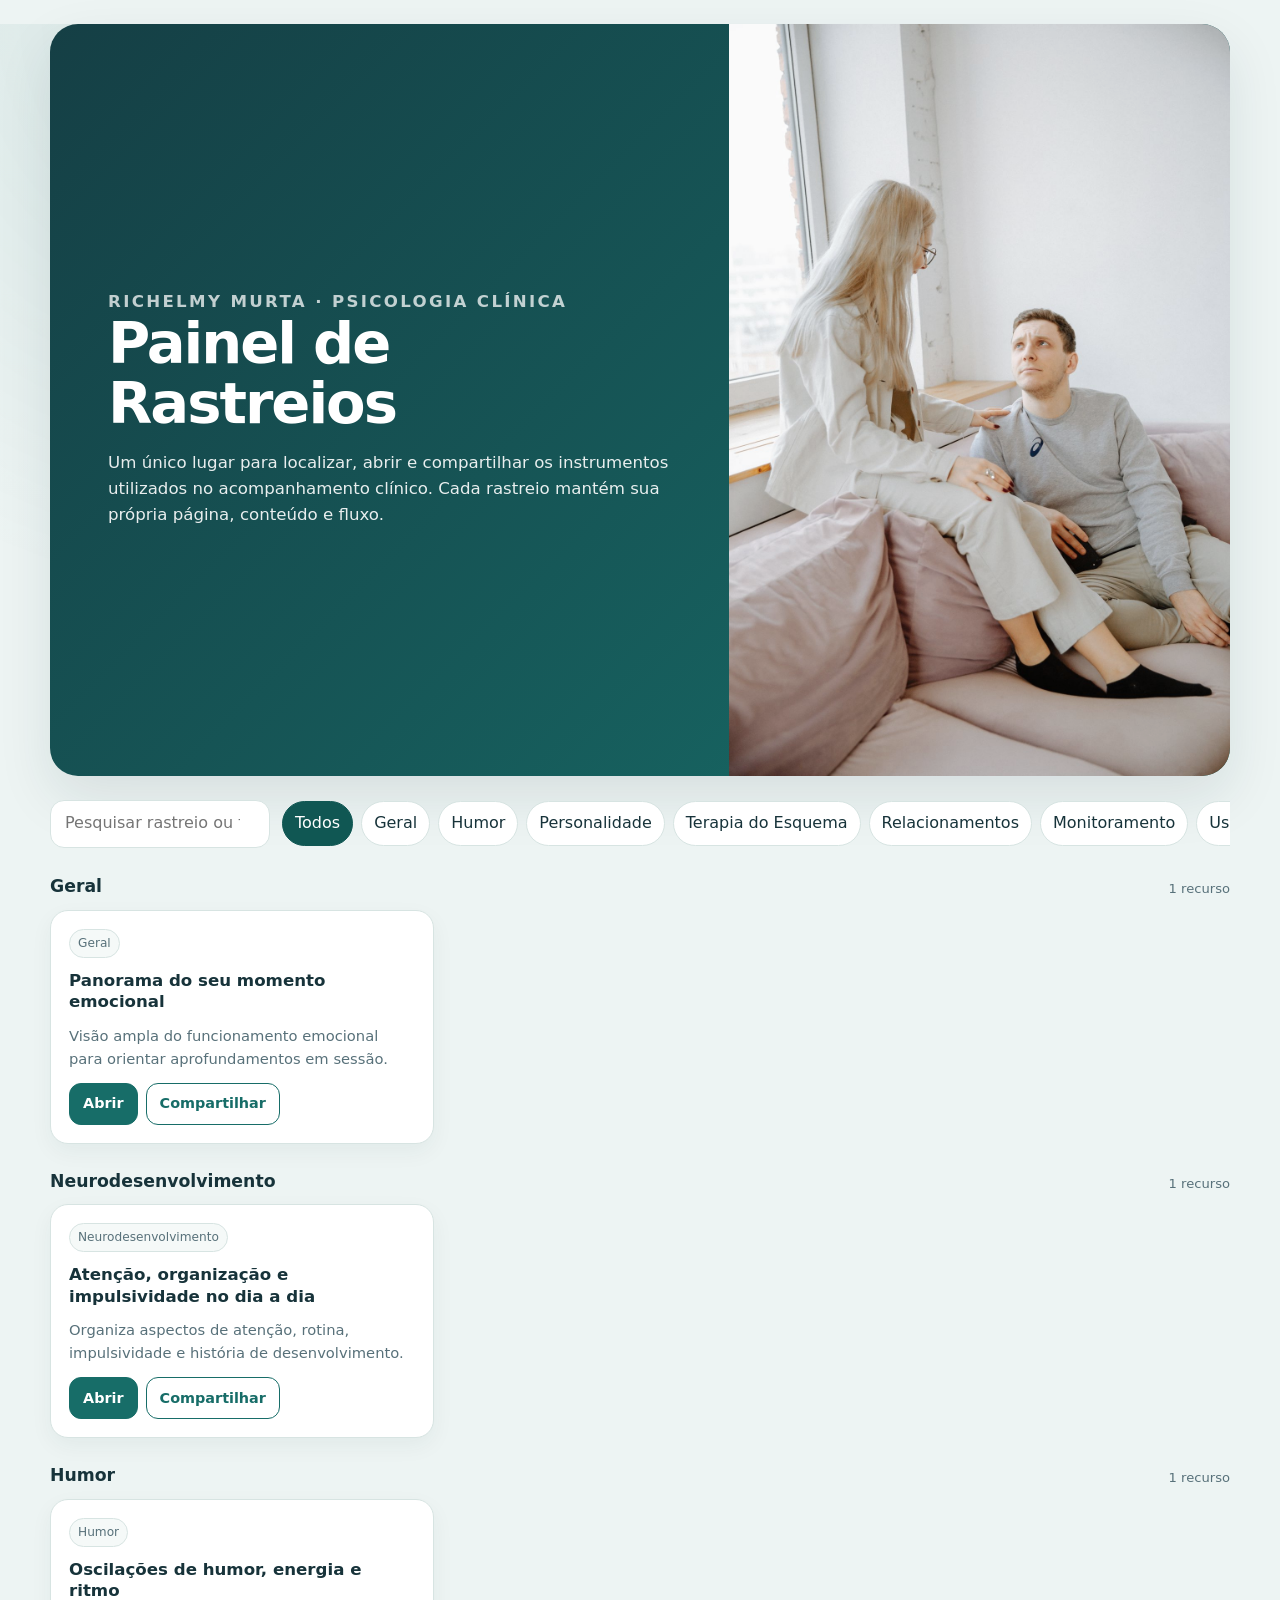
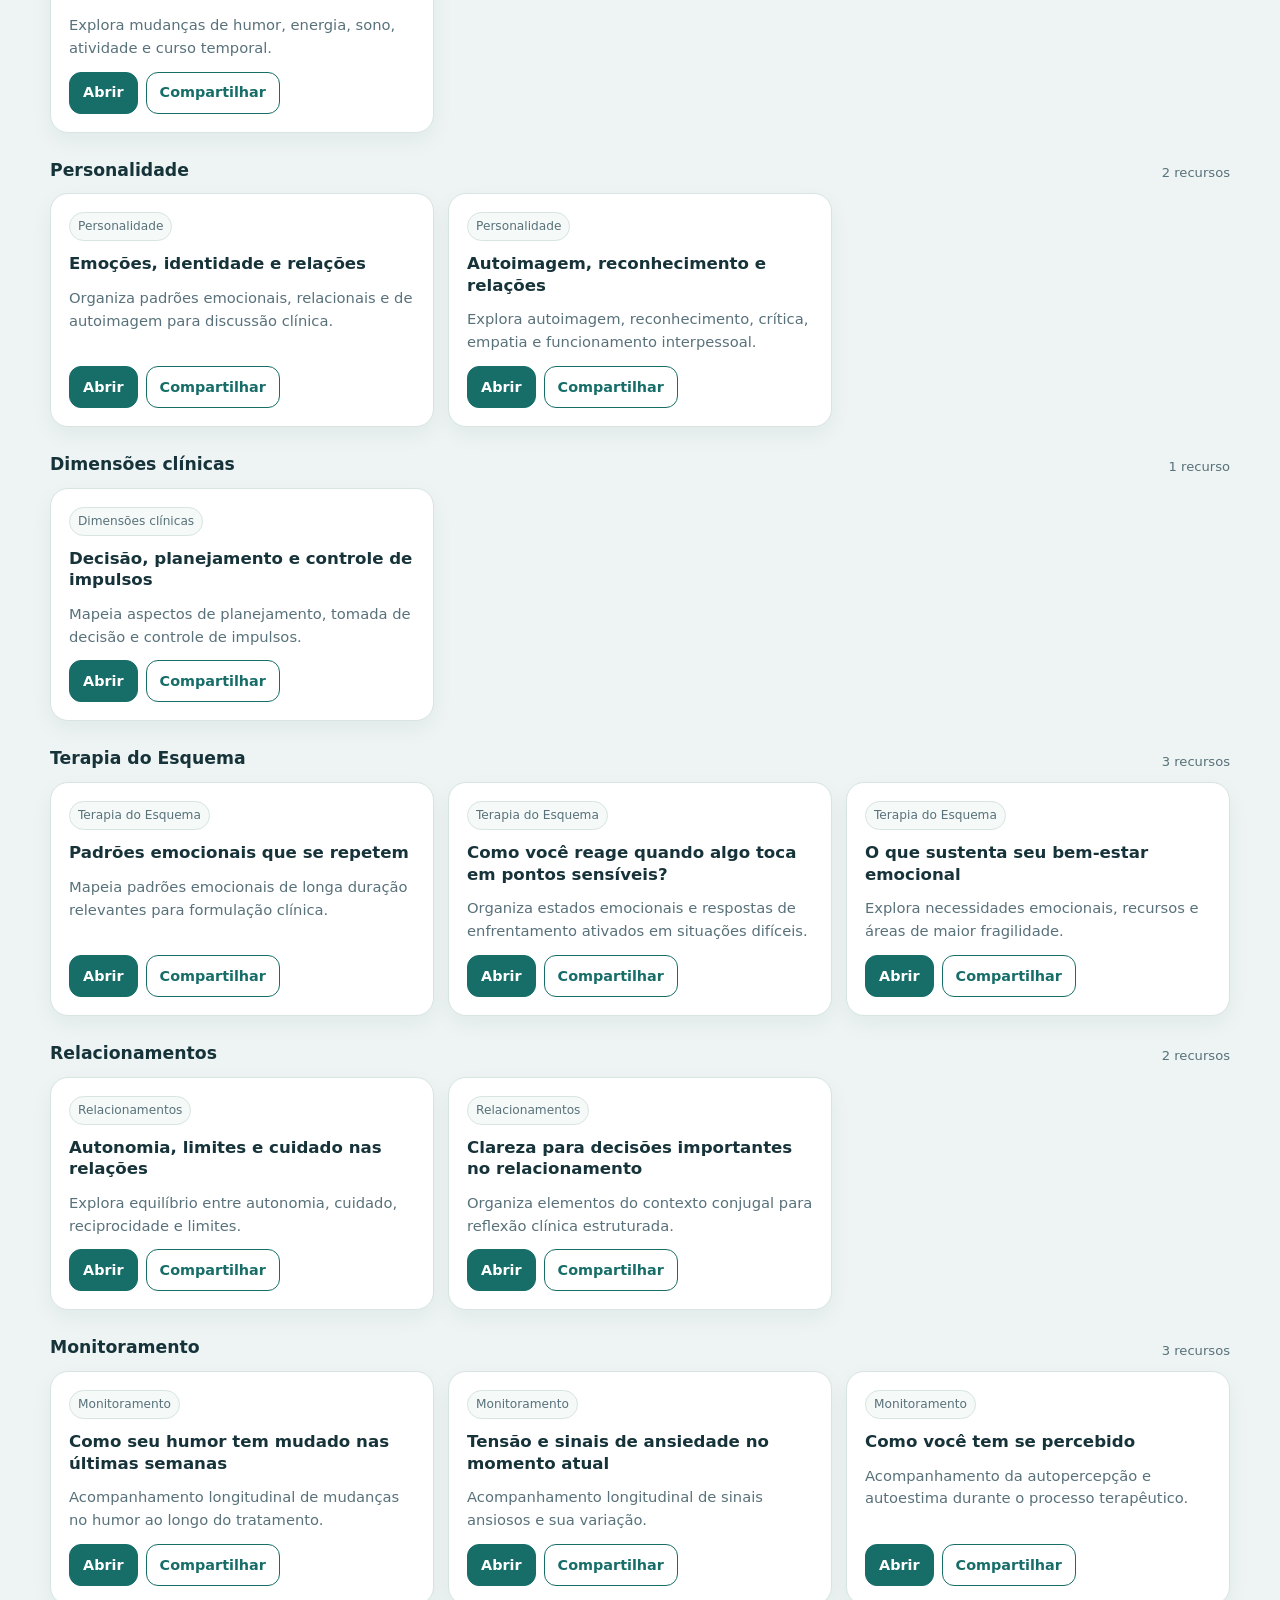
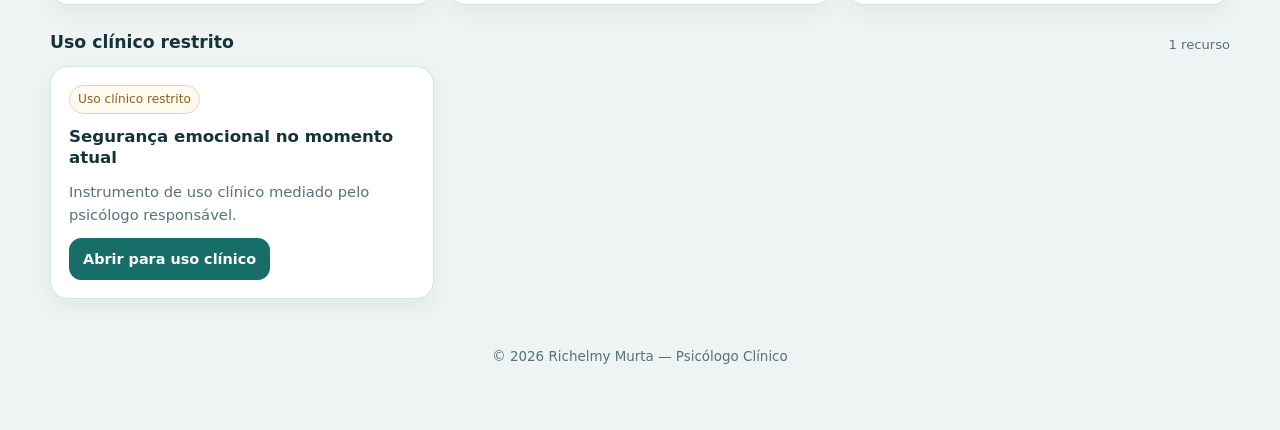
==== painel-rastreios/index.html @ 99aeced2 "Cria Painel de Rastreios independente da Plataforma Clínica" ====
<!doctype html>
<html lang="pt-BR">
<head>
  <meta charset="utf-8">
  <meta name="viewport" content="width=device-width,initial-scale=1,viewport-fit=cover">
  <meta name="robots" content="noindex,nofollow">
  <meta name="theme-color" content="#176d68">
  <meta name="description" content="Painel profissional para acesso aos rastreios e monitoramentos clínicos de Richelmy Murta.">
  <title>Painel de Rastreios — Richelmy Murta</title>
  <style>
    :root{--ink:#17333a;--muted:#58717a;--canvas:#edf4f3;--surface:#fff;--soft:#f5f9f8;--line:#d7e4e2;--primary:#176d68;--strong:#105753;--accent:#b8894d;--warn:#8a6324;--radius:18px;--shadow:0 22px 54px rgba(23,51,58,.10);--font:Inter,ui-sans-serif,system-ui,-apple-system,BlinkMacSystemFont,"Segoe UI",sans-serif}
    *{box-sizing:border-box}html{background:var(--canvas)}body{margin:0;color:var(--ink);font-family:var(--font);background:radial-gradient(circle at 18% 0,rgba(23,109,104,.10),transparent 36rem),var(--canvas);line-height:1.55;-webkit-font-smoothing:antialiased}
    a{color:inherit}.wrap{width:min(calc(100% - 28px),1180px);margin:24px auto 44px}.hero{display:grid;grid-template-columns:minmax(0,1.15fr) minmax(300px,.85fr);min-height:320px;overflow:hidden;border-radius:28px;background:linear-gradient(135deg,#153f45,#176d68);color:#fff;box-shadow:var(--shadow)}.hero-copy{padding:clamp(30px,5vw,58px);display:flex;flex-direction:column;justify-content:center}.eyebrow{margin:0 0 9px;font-size:.76rem;font-weight:800;letter-spacing:.14em;text-transform:uppercase;opacity:.82}.hero h1{margin:0;font-size:clamp(2.1rem,5vw,3.6rem);line-height:1.04;letter-spacing:-.035em}.hero p{max-width:62ch;margin:16px 0 0;color:rgba(255,255,255,.9);font-size:1.04rem}.hero img{width:100%;height:100%;min-height:280px;object-fit:cover;filter:saturate(.82) contrast(.98)}
    .toolbar{display:grid;grid-template-columns:minmax(220px,1fr) auto;gap:12px;align-items:center;margin:22px 0 18px}.search{width:100%;min-height:48px;border:1px solid var(--line);border-radius:14px;background:var(--surface);padding:0 14px;font:inherit;color:var(--ink)}.filters{display:flex;gap:8px;overflow-x:auto;padding:3px 0}.filter{white-space:nowrap;min-height:42px;padding:9px 12px;border:1px solid var(--line);border-radius:999px;background:var(--surface);color:var(--ink);font:inherit;cursor:pointer}.filter[aria-pressed="true"]{background:var(--strong);color:#fff;border-color:var(--strong)}
    .section{margin-top:24px}.section-head{display:flex;justify-content:space-between;gap:12px;align-items:end;margin-bottom:10px}.section-head h2{margin:0;font-size:1.08rem}.section-head span{font-size:.82rem;color:var(--muted)}.grid{display:grid;grid-template-columns:repeat(3,minmax(0,1fr));gap:14px}.card{display:flex;flex-direction:column;gap:12px;padding:18px;border:1px solid var(--line);border-radius:var(--radius);background:var(--surface);box-shadow:0 8px 22px rgba(23,51,58,.05)}.card h3{margin:0;font-size:1.04rem;line-height:1.3}.card p{margin:0;color:var(--muted);font-size:.92rem}.chip{align-self:flex-start;display:inline-flex;min-height:26px;align-items:center;padding:4px 8px;border:1px solid var(--line);border-radius:999px;background:var(--soft);color:var(--muted);font-size:.76rem}.chip.restricted{color:var(--warn);border-color:#e2d4bb;background:#fffaf0}.actions{display:flex;gap:8px;flex-wrap:wrap;margin-top:auto}.btn{display:inline-flex;align-items:center;justify-content:center;min-height:42px;padding:9px 13px;border:1px solid var(--primary);border-radius:12px;background:var(--primary);color:#fff;text-decoration:none;font:700 .9rem/1 var(--font);cursor:pointer}.btn.secondary{background:#fff;color:var(--primary)}.empty{padding:28px;text-align:center;border:1px dashed var(--line);border-radius:16px;color:var(--muted);background:var(--soft)}footer{margin-top:30px;padding:18px 0;color:var(--muted);font-size:.84rem;text-align:center}
    :focus-visible{outline:3px solid rgba(23,109,104,.28);outline-offset:2px}@media(max-width:920px){.hero{grid-template-columns:1fr}.hero img{order:-1;max-height:240px}.grid{grid-template-columns:repeat(2,minmax(0,1fr))}.toolbar{grid-template-columns:1fr}}@media(max-width:620px){.wrap{width:min(calc(100% - 16px),1180px);margin-top:8px}.hero{border-radius:20px}.hero-copy{padding:26px 22px 30px}.hero h1{font-size:2.15rem}.grid{grid-template-columns:1fr}.actions{display:grid;grid-template-columns:1fr 1fr}.btn{width:100%}}@media(prefers-reduced-motion:reduce){*{scroll-behavior:auto!important;transition:none!important;animation:none!important}}
  </style>
</head>
<body>
<main class="wrap">
  <section class="hero">
    <div class="hero-copy"><p class="eyebrow">Richelmy Murta · Psicologia Clínica</p><h1>Painel de Rastreios</h1><p>Um único lugar para localizar, abrir e compartilhar os instrumentos utilizados no acompanhamento clínico. Cada rastreio mantém sua própria página, conteúdo e fluxo.</p></div>
    <img src="../assets/dependencia-codependencia-casal-v2.jpg" alt="Imagem abstrata de vínculo e cuidado entre duas pessoas">
  </section>
  <section class="toolbar" aria-label="Localizar rastreios">
    <input id="search" class="search" type="search" placeholder="Pesquisar rastreio ou finalidade" autocomplete="off" aria-label="Pesquisar rastreios">
    <div class="filters" role="group" aria-label="Filtrar por área"><button class="filter" data-filter="Todos" aria-pressed="true">Todos</button><button class="filter" data-filter="Geral">Geral</button><button class="filter" data-filter="Humor">Humor</button><button class="filter" data-filter="Personalidade">Personalidade</button><button class="filter" data-filter="Terapia do Esquema">Terapia do Esquema</button><button class="filter" data-filter="Relacionamentos">Relacionamentos</button><button class="filter" data-filter="Monitoramento">Monitoramento</button><button class="filter" data-filter="Uso clínico restrito">Uso clínico restrito</button></div>
  </section>
  <div id="catalog"></div><div id="empty" class="empty" hidden>Nenhum rastreio corresponde ao filtro atual.</div>
  <footer>© 2026 Richelmy Murta — Psicólogo Clínico</footer>
</main>
<script>
const ITEMS=[
 {group:'Geral',name:'Panorama do seu momento emocional',desc:'Visão ampla do funcionamento emocional para orientar aprofundamentos em sessão.',url:'https://ricmurtapsicologia.github.io/Rastreioclinico/'},
 {group:'Neurodesenvolvimento',name:'Atenção, organização e impulsividade no dia a dia',desc:'Organiza aspectos de atenção, rotina, impulsividade e história de desenvolvimento.',url:'https://ricmurtapsicologia.github.io/rastreioTDAH/'},
 {group:'Humor',name:'Oscilações de humor, energia e ritmo',desc:'Explora mudanças de humor, energia, sono, atividade e curso temporal.',url:'https://ricmurtapsicologia.github.io/tab-bateria-integrada/'},
 {group:'Personalidade',name:'Emoções, identidade e relações',desc:'Organiza padrões emocionais, relacionais e de autoimagem para discussão clínica.',url:'https://ricmurtapsicologia.github.io/Inventario-de-Tracos-Borderline/'},
 {group:'Personalidade',name:'Autoimagem, reconhecimento e relações',desc:'Explora autoimagem, reconhecimento, crítica, empatia e funcionamento interpessoal.',url:'https://ricmurtapsicologia.github.io/bateria.narcisismo/'},
 {group:'Dimensões clínicas',name:'Decisão, planejamento e controle de impulsos',desc:'Mapeia aspectos de planejamento, tomada de decisão e controle de impulsos.',url:'https://ricmurtapsicologia.github.io/Rastreio-de-Impulsividade/'},
 {group:'Terapia do Esquema',name:'Padrões emocionais que se repetem',desc:'Mapeia padrões emocionais de longa duração relevantes para formulação clínica.',url:'https://ricmurtapsicologia.github.io/rastreio.de.esquemas/'},
 {group:'Terapia do Esquema',name:'Como você reage quando algo toca em pontos sensíveis?',desc:'Organiza estados emocionais e respostas de enfrentamento ativados em situações difíceis.',url:'https://ricmurtapsicologia.github.io/rastreiomodosesquematicos/'},
 {group:'Terapia do Esquema',name:'O que sustenta seu bem-estar emocional',desc:'Explora necessidades emocionais, recursos e áreas de maior fragilidade.',url:'https://ricmurtapsicologia.github.io/Escala-de-Necessidades-Emocionais/'},
 {group:'Relacionamentos',name:'Autonomia, limites e cuidado nas relações',desc:'Explora equilíbrio entre autonomia, cuidado, reciprocidade e limites.',url:'https://ricmurtapsicologia.github.io/Escala-de-Co-Depenpencia-Emocional/'},
 {group:'Relacionamentos',name:'Clareza para decisões importantes no relacionamento',desc:'Organiza elementos do contexto conjugal para reflexão clínica estruturada.',url:'https://ricmurtapsicologia.github.io/ICAPS/'},
 {group:'Monitoramento',name:'Como seu humor tem mudado nas últimas semanas',desc:'Acompanhamento longitudinal de mudanças no humor ao longo do tratamento.',url:'https://ricmurtapsicologia.github.io/Inicio-de-Jornada-Terapeutica/monitoramento.html?instrument=humor'},
 {group:'Monitoramento',name:'Tensão e sinais de ansiedade no momento atual',desc:'Acompanhamento longitudinal de sinais ansiosos e sua variação.',url:'https://ricmurtapsicologia.github.io/Inicio-de-Jornada-Terapeutica/monitoramento.html?instrument=ansiedade'},
 {group:'Monitoramento',name:'Como você tem se percebido',desc:'Acompanhamento da autopercepção e autoestima durante o processo terapêutico.',url:'https://ricmurtapsicologia.github.io/Inicio-de-Jornada-Terapeutica/monitoramento.html?instrument=autoestima'},
 {group:'Uso clínico restrito',name:'Segurança emocional no momento atual',desc:'Instrumento de uso clínico mediado pelo psicólogo responsável.',url:'https://ricmurtapsicologia.github.io/TriagemRiscoSuicidio/',restricted:true}
];
const ORDER=['Geral','Neurodesenvolvimento','Humor','Personalidade','Dimensões clínicas','Terapia do Esquema','Relacionamentos','Monitoramento','Uso clínico restrito'];
let active='Todos',term='';const esc=s=>String(s).replace(/[&<>"']/g,c=>({'&':'&amp;','<':'&lt;','>':'&gt;','"':'&quot;',"'":'&#39;'}[c]));const norm=s=>String(s).normalize('NFD').replace(/[\u0300-\u036f]/g,'').toLowerCase();
function card(x){return `<article class="card" data-search="${esc(norm(x.name+' '+x.desc+' '+x.group))}"><span class="chip ${x.restricted?'restricted':''}">${esc(x.group)}</span><h3>${esc(x.name)}</h3><p>${esc(x.desc)}</p><div class="actions"><a class="btn" href="${esc(x.url)}" target="_blank" rel="noopener noreferrer">${x.restricted?'Abrir para uso clínico':'Abrir'}</a>${x.restricted?'':`<button class="btn secondary" type="button" data-share="${esc(x.url)}" data-name="${esc(x.name)}">Compartilhar</button>`}</div></article>`}
function render(){const q=norm(term.trim());let total=0;const html=ORDER.map(group=>{const list=ITEMS.filter(x=>(active==='Todos'||x.group===active)&&x.group===group&&(!q||norm(x.name+' '+x.desc+' '+x.group).includes(q)));if(!list.length)return'';total+=list.length;return `<section class="section"><div class="section-head"><h2>${esc(group)}</h2><span>${list.length} ${list.length===1?'recurso':'recursos'}</span></div><div class="grid">${list.map(card).join('')}</div></section>`}).join('');document.getElementById('catalog').innerHTML=html;document.getElementById('empty').hidden=total>0}
document.getElementById('search').addEventListener('input',e=>{term=e.target.value;render()});document.addEventListener('click',async e=>{const f=e.target.closest('[data-filter]');if(f){active=f.dataset.filter;document.querySelectorAll('[data-filter]').forEach(b=>b.setAttribute('aria-pressed',String(b===f)));render();return}const b=e.target.closest('[data-share]');if(!b)return;const data={title:b.dataset.name,text:`${b.dataset.name} — acesso ao rastreio`,url:b.dataset.share};if(navigator.share){try{await navigator.share(data);return}catch(err){if(err?.name==='AbortError')return}}try{await navigator.clipboard.writeText(data.url);b.textContent='Link copiado';setTimeout(()=>b.textContent='Compartilhar',1800)}catch{prompt('Copie o link:',data.url)}});render();
</script>
</body>
</html>
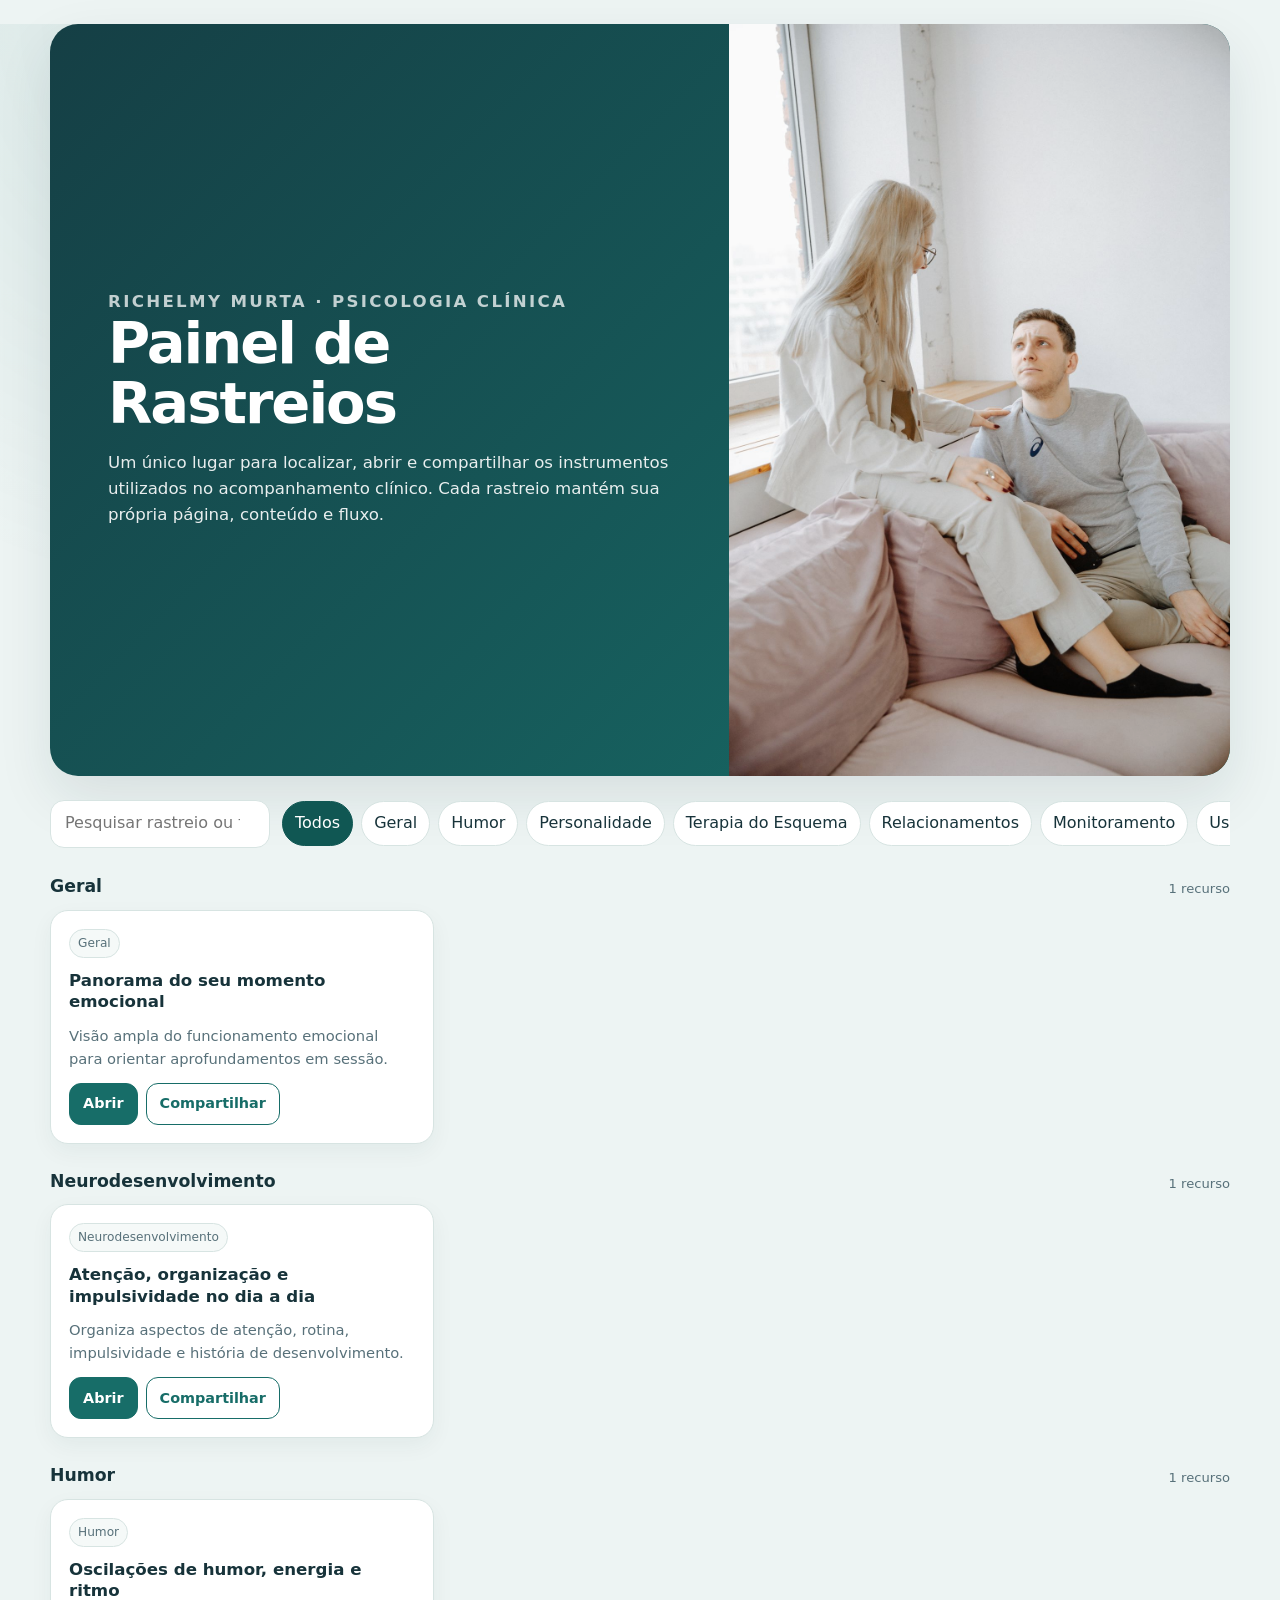
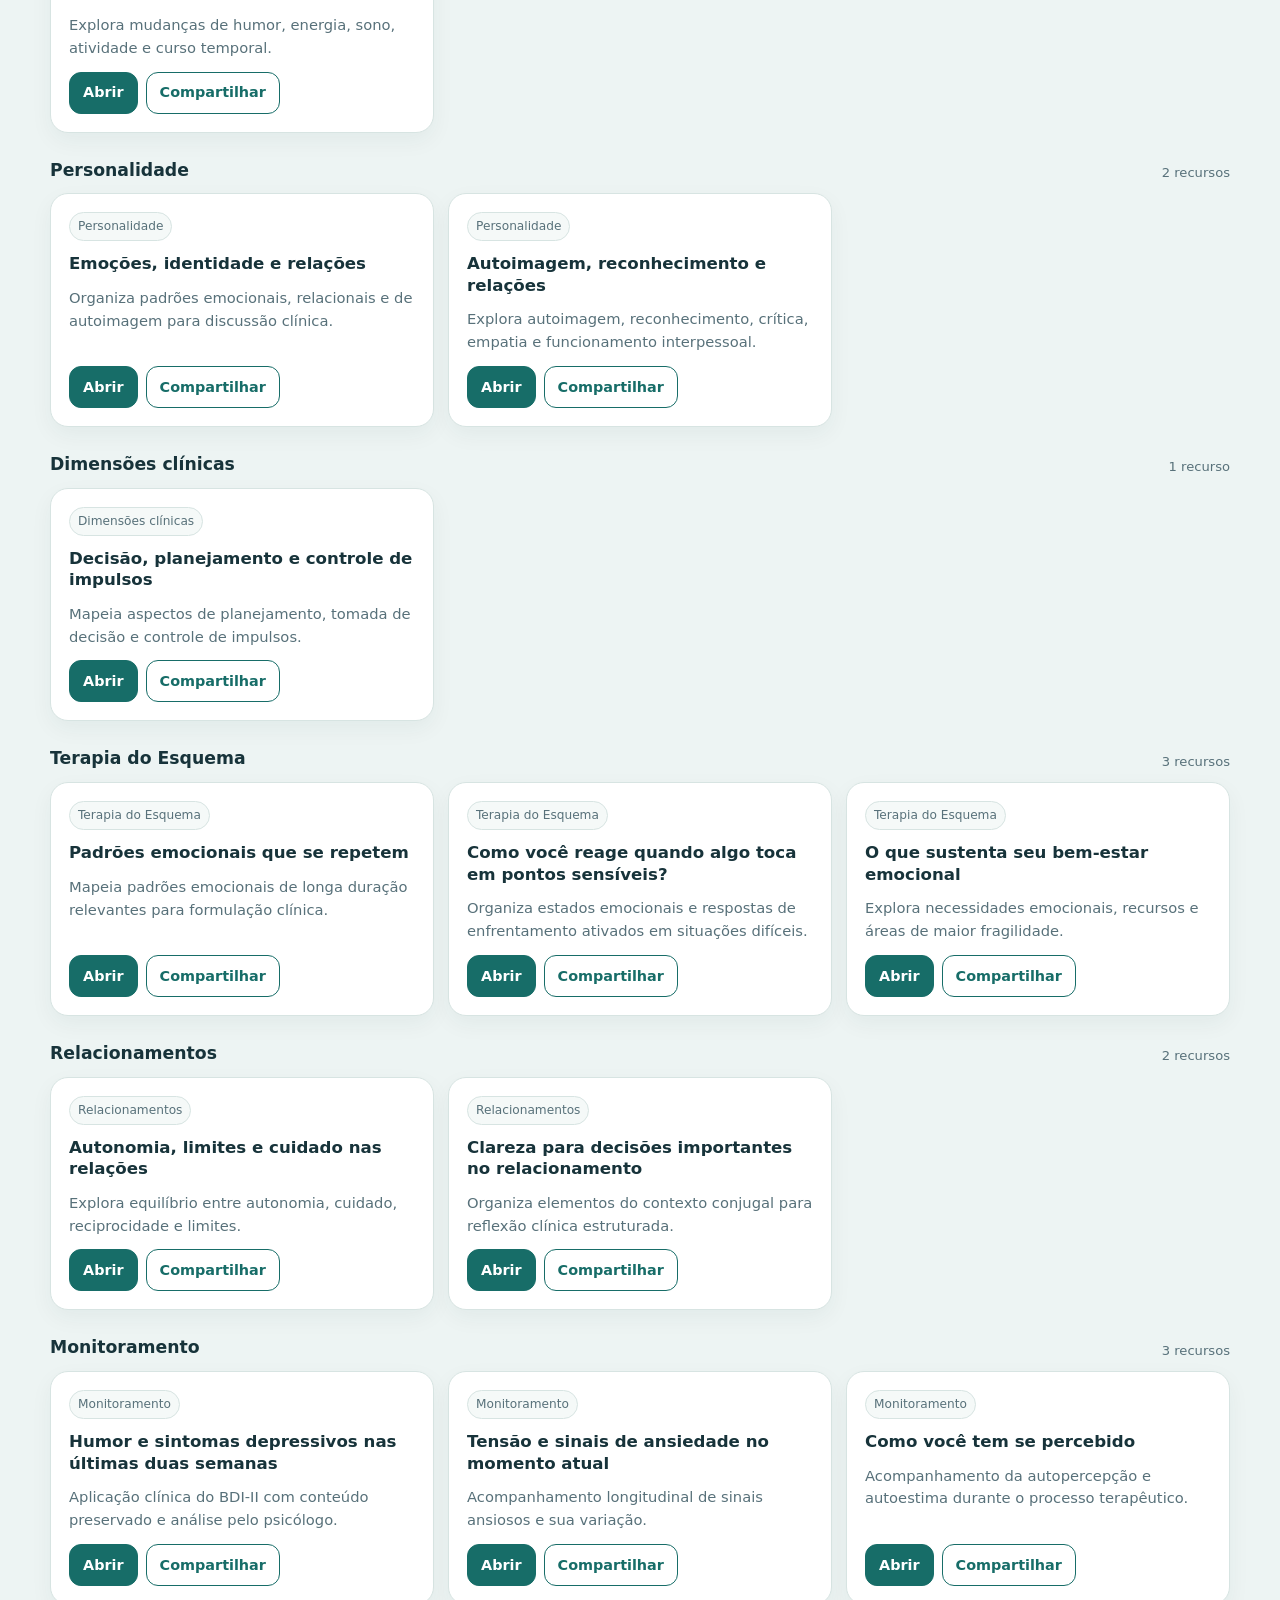
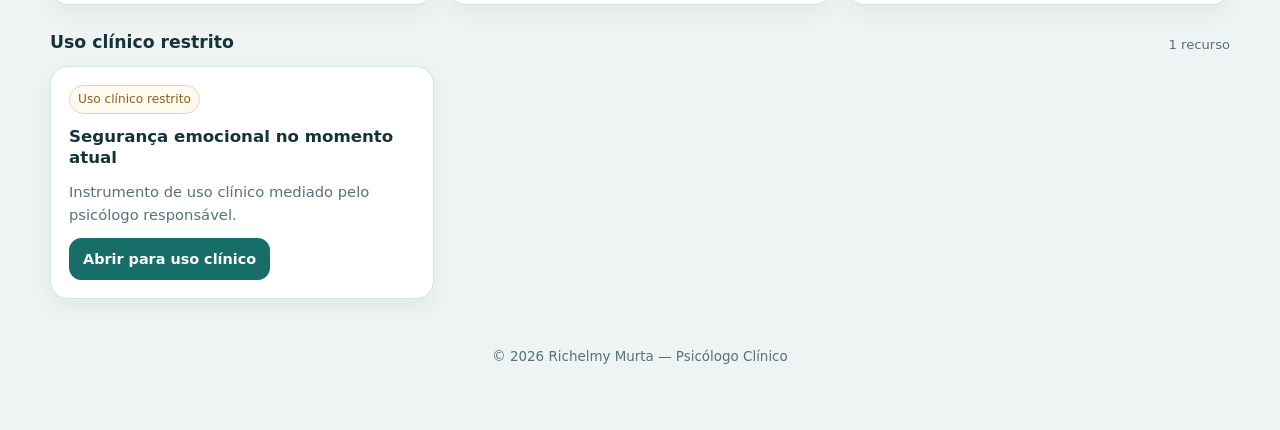
==== commit b931e20b: "Preserva BDI-II e normaliza entrada do hub" ====
--- a/painel-rastreios/index.html
+++ b/painel-rastreios/index.html
@@ -42,7 +42,7 @@
  {group:'Terapia do Esquema',name:'O que sustenta seu bem-estar emocional',desc:'Explora necessidades emocionais, recursos e áreas de maior fragilidade.',url:'https://ricmurtapsicologia.github.io/Escala-de-Necessidades-Emocionais/'},
  {group:'Relacionamentos',name:'Autonomia, limites e cuidado nas relações',desc:'Explora equilíbrio entre autonomia, cuidado, reciprocidade e limites.',url:'https://ricmurtapsicologia.github.io/Escala-de-Co-Depenpencia-Emocional/'},
  {group:'Relacionamentos',name:'Clareza para decisões importantes no relacionamento',desc:'Organiza elementos do contexto conjugal para reflexão clínica estruturada.',url:'https://ricmurtapsicologia.github.io/ICAPS/'},
- {group:'Monitoramento',name:'Como seu humor tem mudado nas últimas semanas',desc:'Acompanhamento longitudinal de mudanças no humor ao longo do tratamento.',url:'https://ricmurtapsicologia.github.io/Inicio-de-Jornada-Terapeutica/monitoramento.html?instrument=humor'},
+ {group:'Monitoramento',name:'Humor e sintomas depressivos nas últimas duas semanas',desc:'Aplicação clínica do BDI-II com conteúdo preservado e análise pelo psicólogo.',url:'https://ricmurtapsicologia.github.io/Inicio-de-Jornada-Terapeutica/monitoramento.html?instrument=humor'},
  {group:'Monitoramento',name:'Tensão e sinais de ansiedade no momento atual',desc:'Acompanhamento longitudinal de sinais ansiosos e sua variação.',url:'https://ricmurtapsicologia.github.io/Inicio-de-Jornada-Terapeutica/monitoramento.html?instrument=ansiedade'},
  {group:'Monitoramento',name:'Como você tem se percebido',desc:'Acompanhamento da autopercepção e autoestima durante o processo terapêutico.',url:'https://ricmurtapsicologia.github.io/Inicio-de-Jornada-Terapeutica/monitoramento.html?instrument=autoestima'},
  {group:'Uso clínico restrito',name:'Segurança emocional no momento atual',desc:'Instrumento de uso clínico mediado pelo psicólogo responsável.',url:'https://ricmurtapsicologia.github.io/TriagemRiscoSuicidio/',restricted:true}
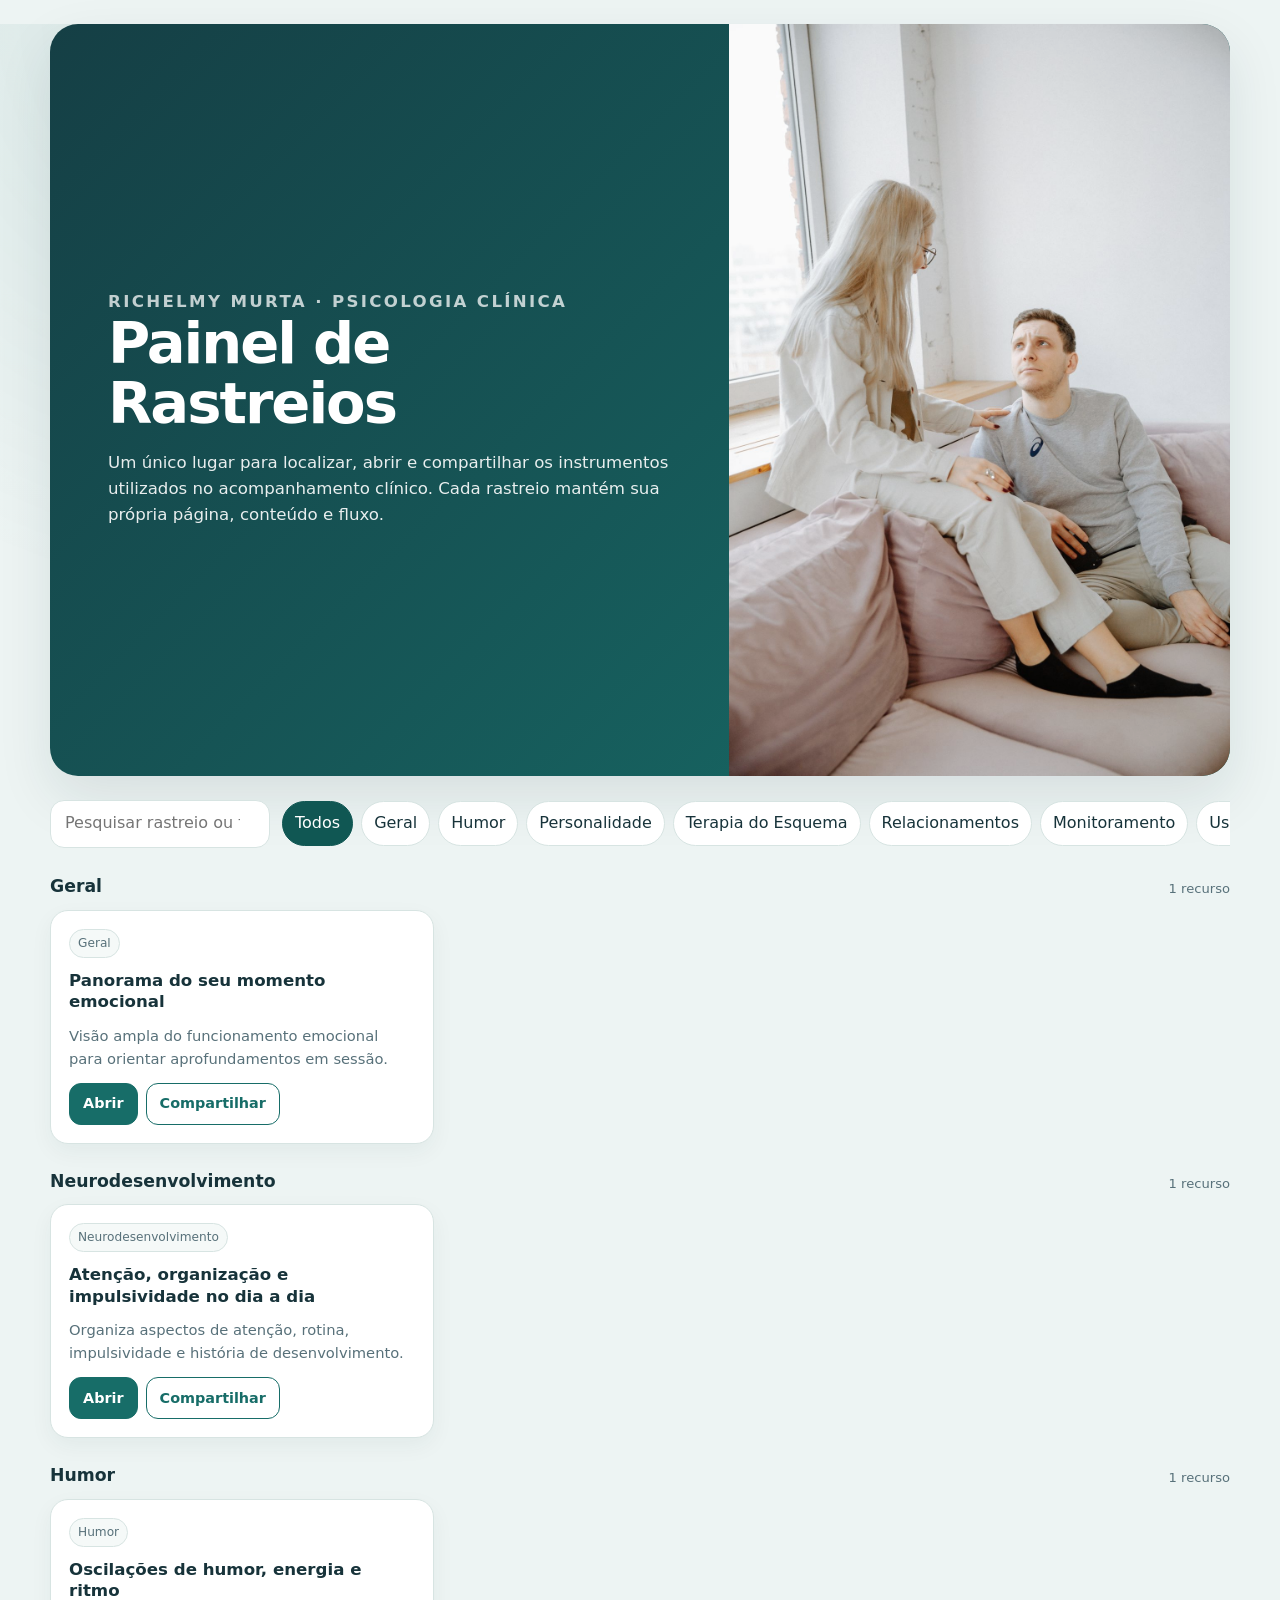
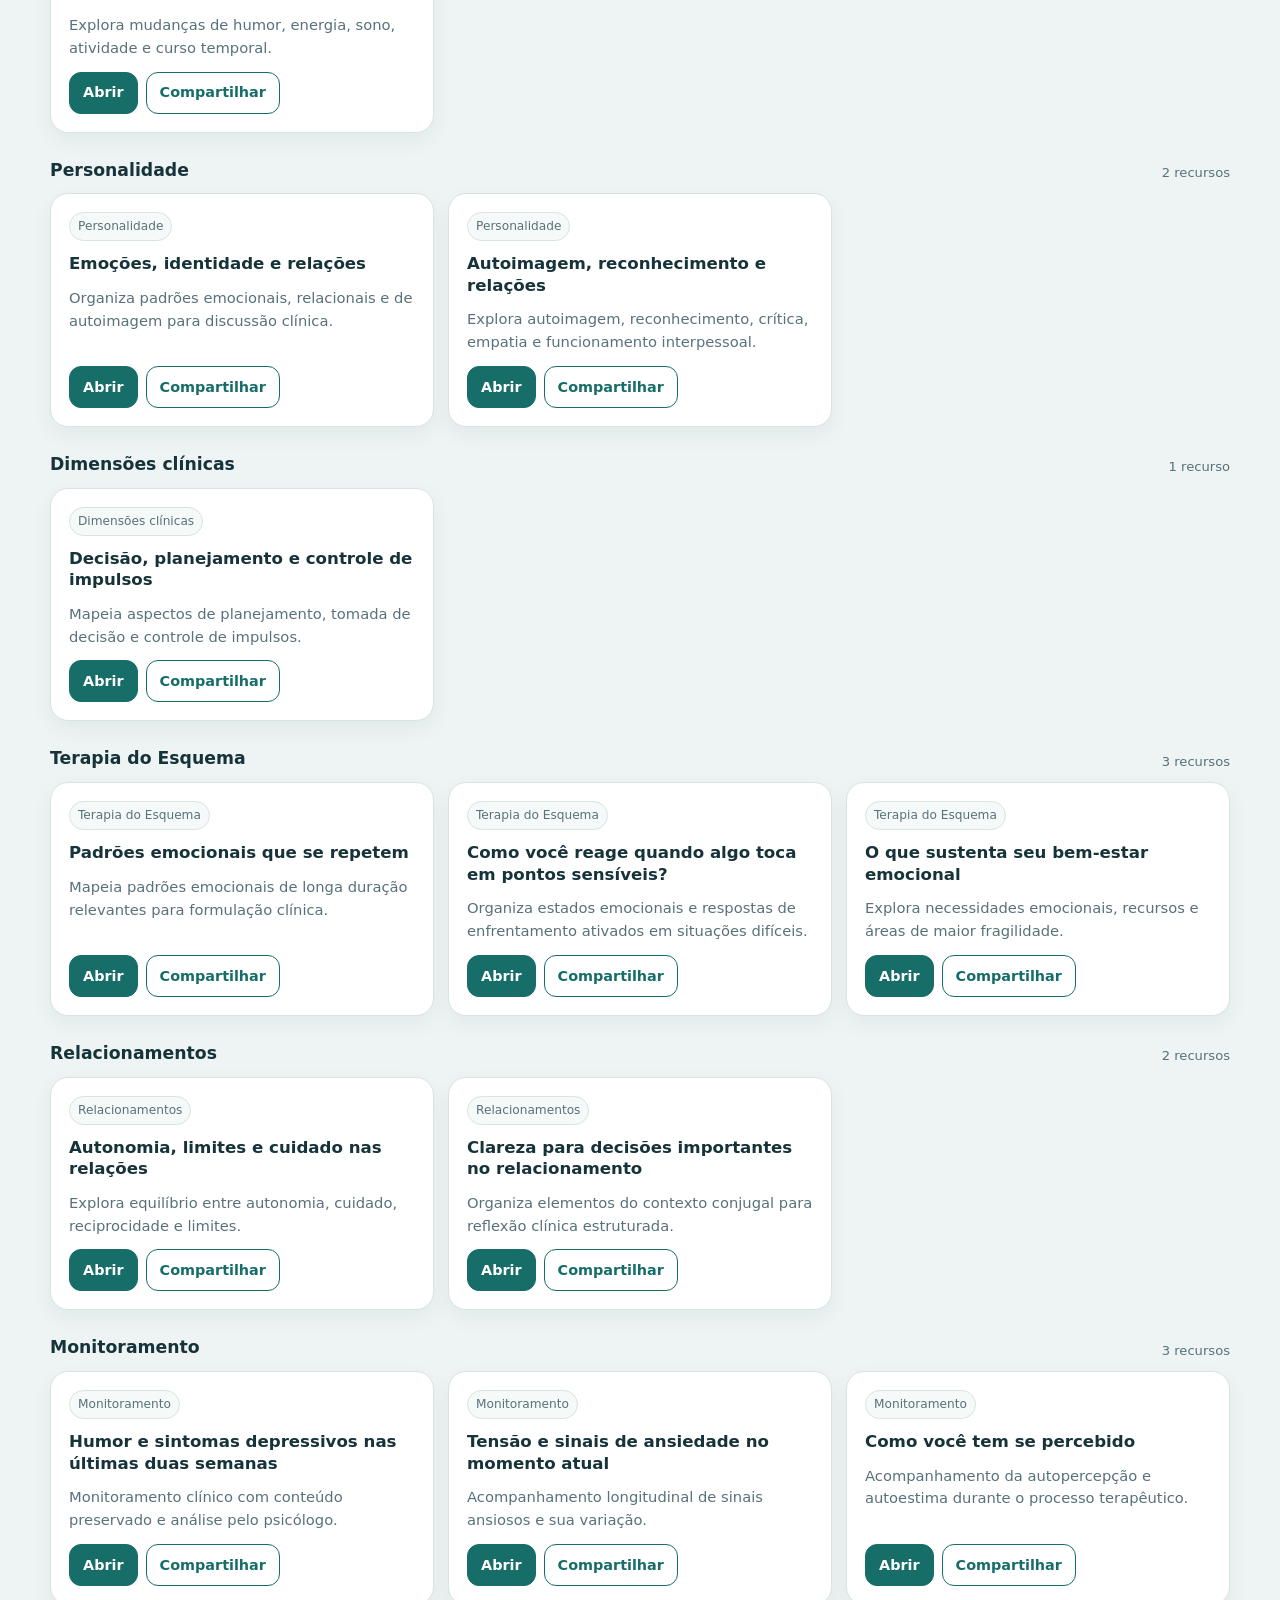
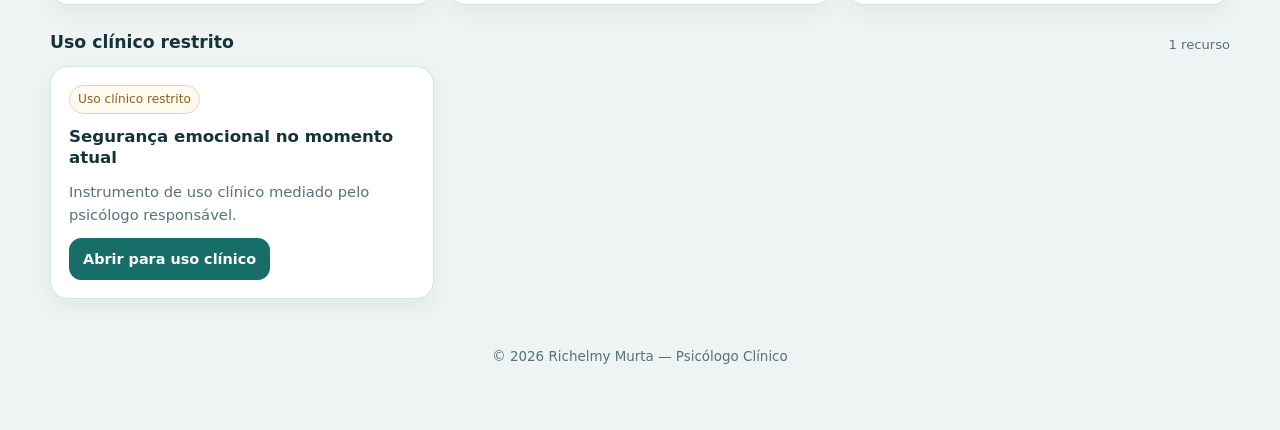
==== commit 27072abb: "Saneia pipeline e unifica catálogo canônico 15/15" ====
--- a/painel-rastreios/index.html
+++ b/painel-rastreios/index.html
@@ -29,25 +29,10 @@
   <div id="catalog"></div><div id="empty" class="empty" hidden>Nenhum rastreio corresponde ao filtro atual.</div>
   <footer>© 2026 Richelmy Murta — Psicólogo Clínico</footer>
 </main>
+<script src="../assets/screening-catalog-v3.js?v=20260907"></script>
 <script>
-const ITEMS=[
- {group:'Geral',name:'Panorama do seu momento emocional',desc:'Visão ampla do funcionamento emocional para orientar aprofundamentos em sessão.',url:'https://ricmurtapsicologia.github.io/Rastreioclinico/'},
- {group:'Neurodesenvolvimento',name:'Atenção, organização e impulsividade no dia a dia',desc:'Organiza aspectos de atenção, rotina, impulsividade e história de desenvolvimento.',url:'https://ricmurtapsicologia.github.io/rastreioTDAH/'},
- {group:'Humor',name:'Oscilações de humor, energia e ritmo',desc:'Explora mudanças de humor, energia, sono, atividade e curso temporal.',url:'https://ricmurtapsicologia.github.io/tab-bateria-integrada/'},
- {group:'Personalidade',name:'Emoções, identidade e relações',desc:'Organiza padrões emocionais, relacionais e de autoimagem para discussão clínica.',url:'https://ricmurtapsicologia.github.io/Inventario-de-Tracos-Borderline/'},
- {group:'Personalidade',name:'Autoimagem, reconhecimento e relações',desc:'Explora autoimagem, reconhecimento, crítica, empatia e funcionamento interpessoal.',url:'https://ricmurtapsicologia.github.io/bateria.narcisismo/'},
- {group:'Dimensões clínicas',name:'Decisão, planejamento e controle de impulsos',desc:'Mapeia aspectos de planejamento, tomada de decisão e controle de impulsos.',url:'https://ricmurtapsicologia.github.io/Rastreio-de-Impulsividade/'},
- {group:'Terapia do Esquema',name:'Padrões emocionais que se repetem',desc:'Mapeia padrões emocionais de longa duração relevantes para formulação clínica.',url:'https://ricmurtapsicologia.github.io/rastreio.de.esquemas/'},
- {group:'Terapia do Esquema',name:'Como você reage quando algo toca em pontos sensíveis?',desc:'Organiza estados emocionais e respostas de enfrentamento ativados em situações difíceis.',url:'https://ricmurtapsicologia.github.io/rastreiomodosesquematicos/'},
- {group:'Terapia do Esquema',name:'O que sustenta seu bem-estar emocional',desc:'Explora necessidades emocionais, recursos e áreas de maior fragilidade.',url:'https://ricmurtapsicologia.github.io/Escala-de-Necessidades-Emocionais/'},
- {group:'Relacionamentos',name:'Autonomia, limites e cuidado nas relações',desc:'Explora equilíbrio entre autonomia, cuidado, reciprocidade e limites.',url:'https://ricmurtapsicologia.github.io/Escala-de-Co-Depenpencia-Emocional/'},
- {group:'Relacionamentos',name:'Clareza para decisões importantes no relacionamento',desc:'Organiza elementos do contexto conjugal para reflexão clínica estruturada.',url:'https://ricmurtapsicologia.github.io/ICAPS/'},
- {group:'Monitoramento',name:'Humor e sintomas depressivos nas últimas duas semanas',desc:'Aplicação clínica do BDI-II com conteúdo preservado e análise pelo psicólogo.',url:'https://ricmurtapsicologia.github.io/Inicio-de-Jornada-Terapeutica/monitoramento.html?instrument=humor'},
- {group:'Monitoramento',name:'Tensão e sinais de ansiedade no momento atual',desc:'Acompanhamento longitudinal de sinais ansiosos e sua variação.',url:'https://ricmurtapsicologia.github.io/Inicio-de-Jornada-Terapeutica/monitoramento.html?instrument=ansiedade'},
- {group:'Monitoramento',name:'Como você tem se percebido',desc:'Acompanhamento da autopercepção e autoestima durante o processo terapêutico.',url:'https://ricmurtapsicologia.github.io/Inicio-de-Jornada-Terapeutica/monitoramento.html?instrument=autoestima'},
- {group:'Uso clínico restrito',name:'Segurança emocional no momento atual',desc:'Instrumento de uso clínico mediado pelo psicólogo responsável.',url:'https://ricmurtapsicologia.github.io/TriagemRiscoSuicidio/',restricted:true}
-];
-const ORDER=['Geral','Neurodesenvolvimento','Humor','Personalidade','Dimensões clínicas','Terapia do Esquema','Relacionamentos','Monitoramento','Uso clínico restrito'];
+const ITEMS=window.RM_SCREENING_CATALOG.items;
+const ORDER=window.RM_SCREENING_CATALOG.order;
 let active='Todos',term='';const esc=s=>String(s).replace(/[&<>"']/g,c=>({'&':'&amp;','<':'&lt;','>':'&gt;','"':'&quot;',"'":'&#39;'}[c]));const norm=s=>String(s).normalize('NFD').replace(/[\u0300-\u036f]/g,'').toLowerCase();
 function card(x){return `<article class="card" data-search="${esc(norm(x.name+' '+x.desc+' '+x.group))}"><span class="chip ${x.restricted?'restricted':''}">${esc(x.group)}</span><h3>${esc(x.name)}</h3><p>${esc(x.desc)}</p><div class="actions"><a class="btn" href="${esc(x.url)}" target="_blank" rel="noopener noreferrer">${x.restricted?'Abrir para uso clínico':'Abrir'}</a>${x.restricted?'':`<button class="btn secondary" type="button" data-share="${esc(x.url)}" data-name="${esc(x.name)}">Compartilhar</button>`}</div></article>`}
 function render(){const q=norm(term.trim());let total=0;const html=ORDER.map(group=>{const list=ITEMS.filter(x=>(active==='Todos'||x.group===active)&&x.group===group&&(!q||norm(x.name+' '+x.desc+' '+x.group).includes(q)));if(!list.length)return'';total+=list.length;return `<section class="section"><div class="section-head"><h2>${esc(group)}</h2><span>${list.length} ${list.length===1?'recurso':'recursos'}</span></div><div class="grid">${list.map(card).join('')}</div></section>`}).join('');document.getElementById('catalog').innerHTML=html;document.getElementById('empty').hidden=total>0}
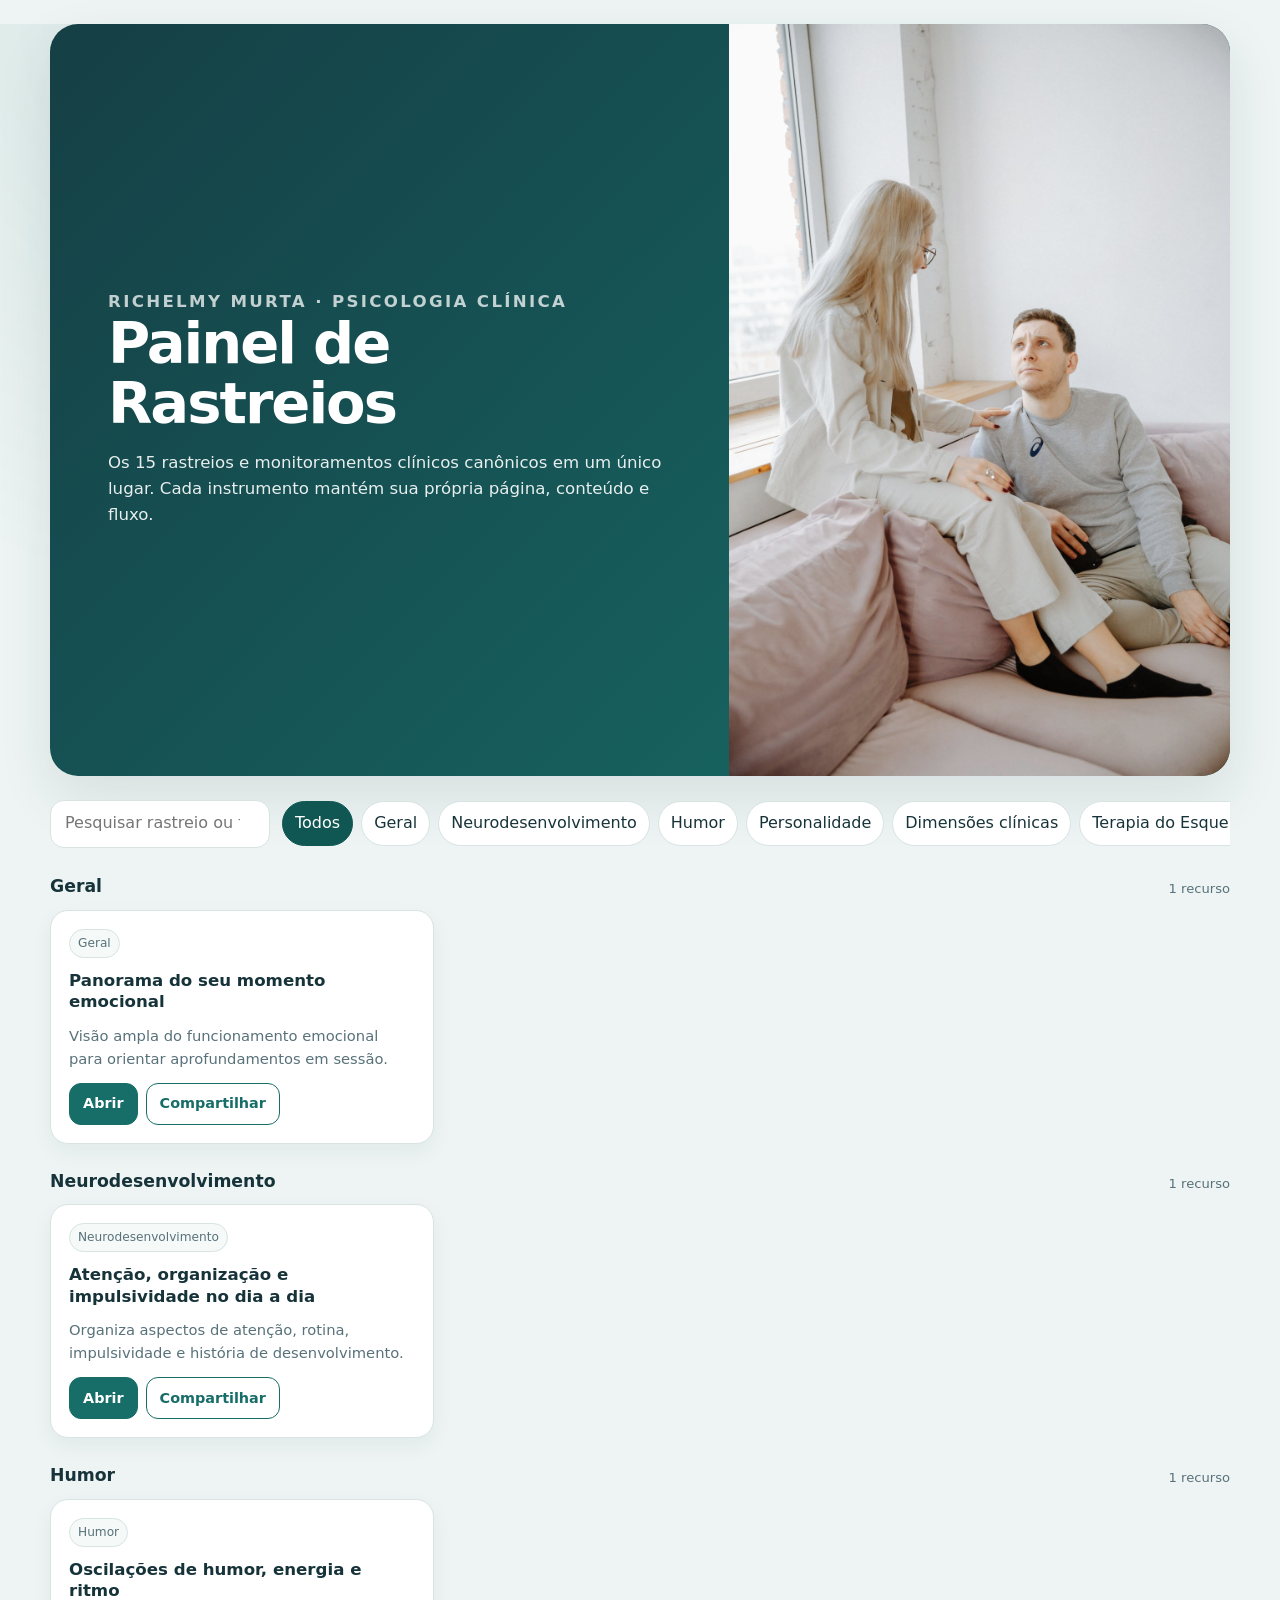
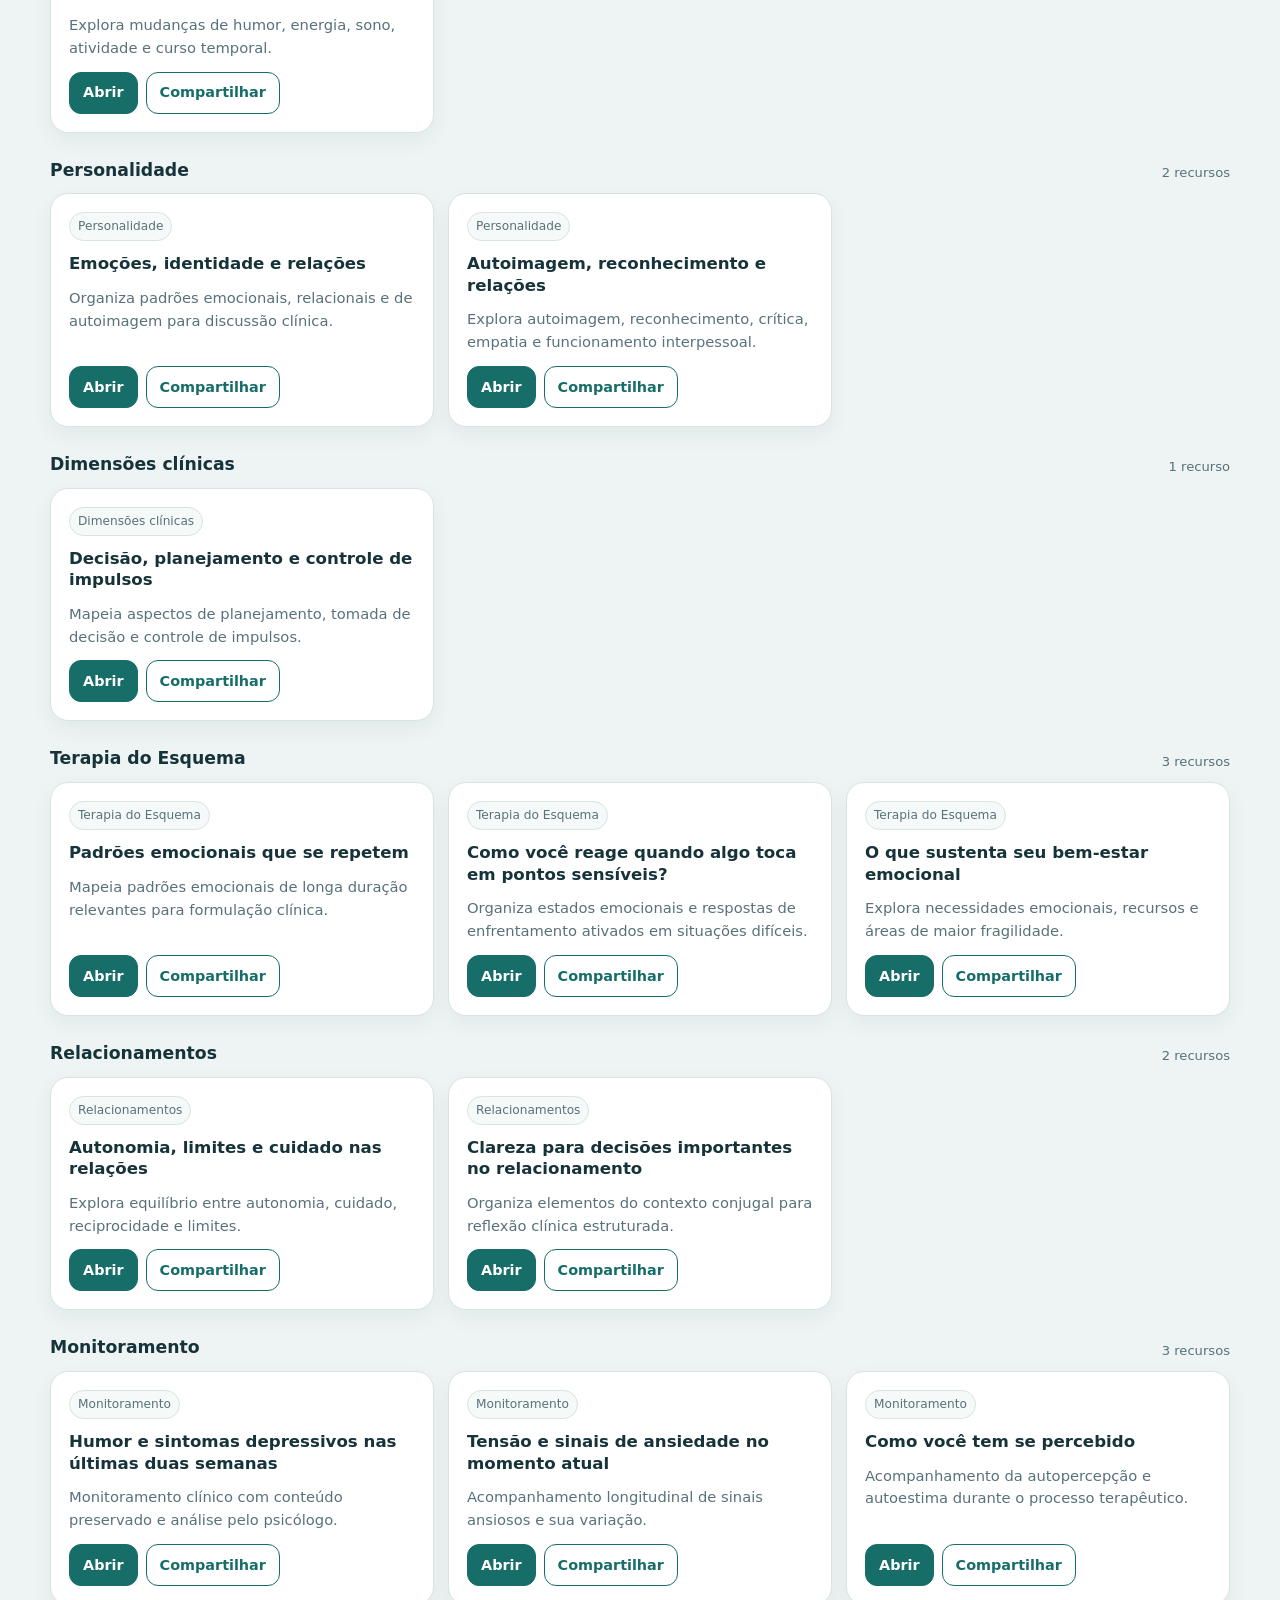
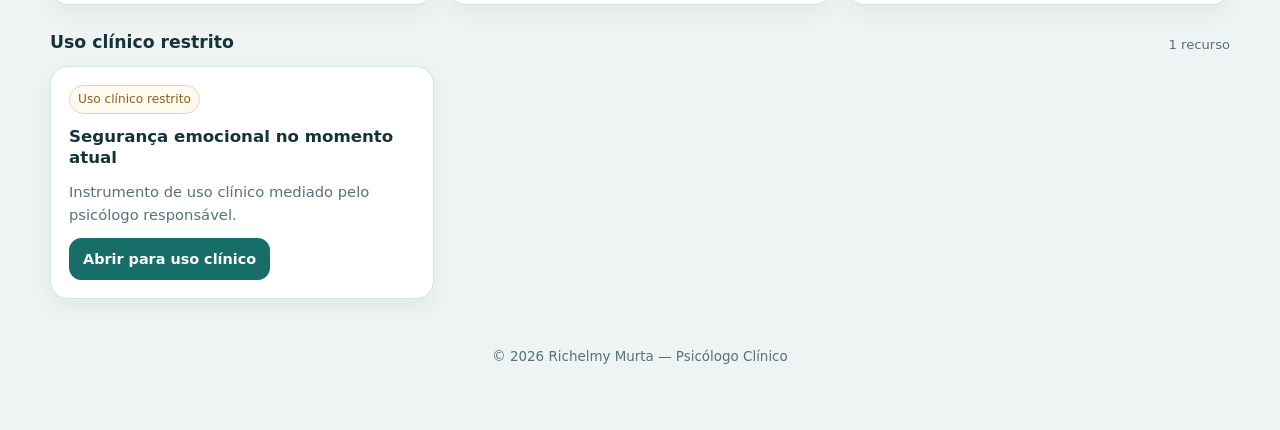
==== commit ad723db4: "Deriva filtros do painel do catálogo canônico" ====
--- a/painel-rastreios/index.html
+++ b/painel-rastreios/index.html
@@ -5,7 +5,7 @@
   <meta name="viewport" content="width=device-width,initial-scale=1,viewport-fit=cover">
   <meta name="robots" content="noindex,nofollow">
   <meta name="theme-color" content="#176d68">
-  <meta name="description" content="Painel profissional para acesso aos rastreios e monitoramentos clínicos de Richelmy Murta.">
+  <meta name="description" content="Painel profissional para acesso aos 15 rastreios e monitoramentos clínicos de Richelmy Murta.">
   <title>Painel de Rastreios — Richelmy Murta</title>
   <style>
     :root{--ink:#17333a;--muted:#58717a;--canvas:#edf4f3;--surface:#fff;--soft:#f5f9f8;--line:#d7e4e2;--primary:#176d68;--strong:#105753;--accent:#b8894d;--warn:#8a6324;--radius:18px;--shadow:0 22px 54px rgba(23,51,58,.10);--font:Inter,ui-sans-serif,system-ui,-apple-system,BlinkMacSystemFont,"Segoe UI",sans-serif}
@@ -19,12 +19,12 @@
 <body>
 <main class="wrap">
   <section class="hero">
-    <div class="hero-copy"><p class="eyebrow">Richelmy Murta · Psicologia Clínica</p><h1>Painel de Rastreios</h1><p>Um único lugar para localizar, abrir e compartilhar os instrumentos utilizados no acompanhamento clínico. Cada rastreio mantém sua própria página, conteúdo e fluxo.</p></div>
+    <div class="hero-copy"><p class="eyebrow">Richelmy Murta · Psicologia Clínica</p><h1>Painel de Rastreios</h1><p>Os 15 rastreios e monitoramentos clínicos canônicos em um único lugar. Cada instrumento mantém sua própria página, conteúdo e fluxo.</p></div>
     <img src="../assets/dependencia-codependencia-casal-v2.jpg" alt="Imagem abstrata de vínculo e cuidado entre duas pessoas">
   </section>
   <section class="toolbar" aria-label="Localizar rastreios">
     <input id="search" class="search" type="search" placeholder="Pesquisar rastreio ou finalidade" autocomplete="off" aria-label="Pesquisar rastreios">
-    <div class="filters" role="group" aria-label="Filtrar por área"><button class="filter" data-filter="Todos" aria-pressed="true">Todos</button><button class="filter" data-filter="Geral">Geral</button><button class="filter" data-filter="Humor">Humor</button><button class="filter" data-filter="Personalidade">Personalidade</button><button class="filter" data-filter="Terapia do Esquema">Terapia do Esquema</button><button class="filter" data-filter="Relacionamentos">Relacionamentos</button><button class="filter" data-filter="Monitoramento">Monitoramento</button><button class="filter" data-filter="Uso clínico restrito">Uso clínico restrito</button></div>
+    <div id="filters" class="filters" role="group" aria-label="Filtrar por área"></div>
   </section>
   <div id="catalog"></div><div id="empty" class="empty" hidden>Nenhum rastreio corresponde ao filtro atual.</div>
   <footer>© 2026 Richelmy Murta — Psicólogo Clínico</footer>
@@ -33,7 +33,10 @@
 <script>
 const ITEMS=window.RM_SCREENING_CATALOG.items;
 const ORDER=window.RM_SCREENING_CATALOG.order;
-let active='Todos',term='';const esc=s=>String(s).replace(/[&<>"']/g,c=>({'&':'&amp;','<':'&lt;','>':'&gt;','"':'&quot;',"'":'&#39;'}[c]));const norm=s=>String(s).normalize('NFD').replace(/[\u0300-\u036f]/g,'').toLowerCase();
+let active='Todos',term='';
+const filtersHost=document.getElementById('filters');
+['Todos',...ORDER].forEach((label,index)=>{const b=document.createElement('button');b.className='filter';b.type='button';b.dataset.filter=label;b.setAttribute('aria-pressed',String(index===0));b.textContent=label;filtersHost.appendChild(b)});
+const esc=s=>String(s).replace(/[&<>"']/g,c=>({'&':'&amp;','<':'&lt;','>':'&gt;','"':'&quot;',"'":'&#39;'}[c]));const norm=s=>String(s).normalize('NFD').replace(/[\u0300-\u036f]/g,'').toLowerCase();
 function card(x){return `<article class="card" data-search="${esc(norm(x.name+' '+x.desc+' '+x.group))}"><span class="chip ${x.restricted?'restricted':''}">${esc(x.group)}</span><h3>${esc(x.name)}</h3><p>${esc(x.desc)}</p><div class="actions"><a class="btn" href="${esc(x.url)}" target="_blank" rel="noopener noreferrer">${x.restricted?'Abrir para uso clínico':'Abrir'}</a>${x.restricted?'':`<button class="btn secondary" type="button" data-share="${esc(x.url)}" data-name="${esc(x.name)}">Compartilhar</button>`}</div></article>`}
 function render(){const q=norm(term.trim());let total=0;const html=ORDER.map(group=>{const list=ITEMS.filter(x=>(active==='Todos'||x.group===active)&&x.group===group&&(!q||norm(x.name+' '+x.desc+' '+x.group).includes(q)));if(!list.length)return'';total+=list.length;return `<section class="section"><div class="section-head"><h2>${esc(group)}</h2><span>${list.length} ${list.length===1?'recurso':'recursos'}</span></div><div class="grid">${list.map(card).join('')}</div></section>`}).join('');document.getElementById('catalog').innerHTML=html;document.getElementById('empty').hidden=total>0}
 document.getElementById('search').addEventListener('input',e=>{term=e.target.value;render()});document.addEventListener('click',async e=>{const f=e.target.closest('[data-filter]');if(f){active=f.dataset.filter;document.querySelectorAll('[data-filter]').forEach(b=>b.setAttribute('aria-pressed',String(b===f)));render();return}const b=e.target.closest('[data-share]');if(!b)return;const data={title:b.dataset.name,text:`${b.dataset.name} — acesso ao rastreio`,url:b.dataset.share};if(navigator.share){try{await navigator.share(data);return}catch(err){if(err?.name==='AbortError')return}}try{await navigator.clipboard.writeText(data.url);b.textContent='Link copiado';setTimeout(()=>b.textContent='Compartilhar',1800)}catch{prompt('Copie o link:',data.url)}});render();
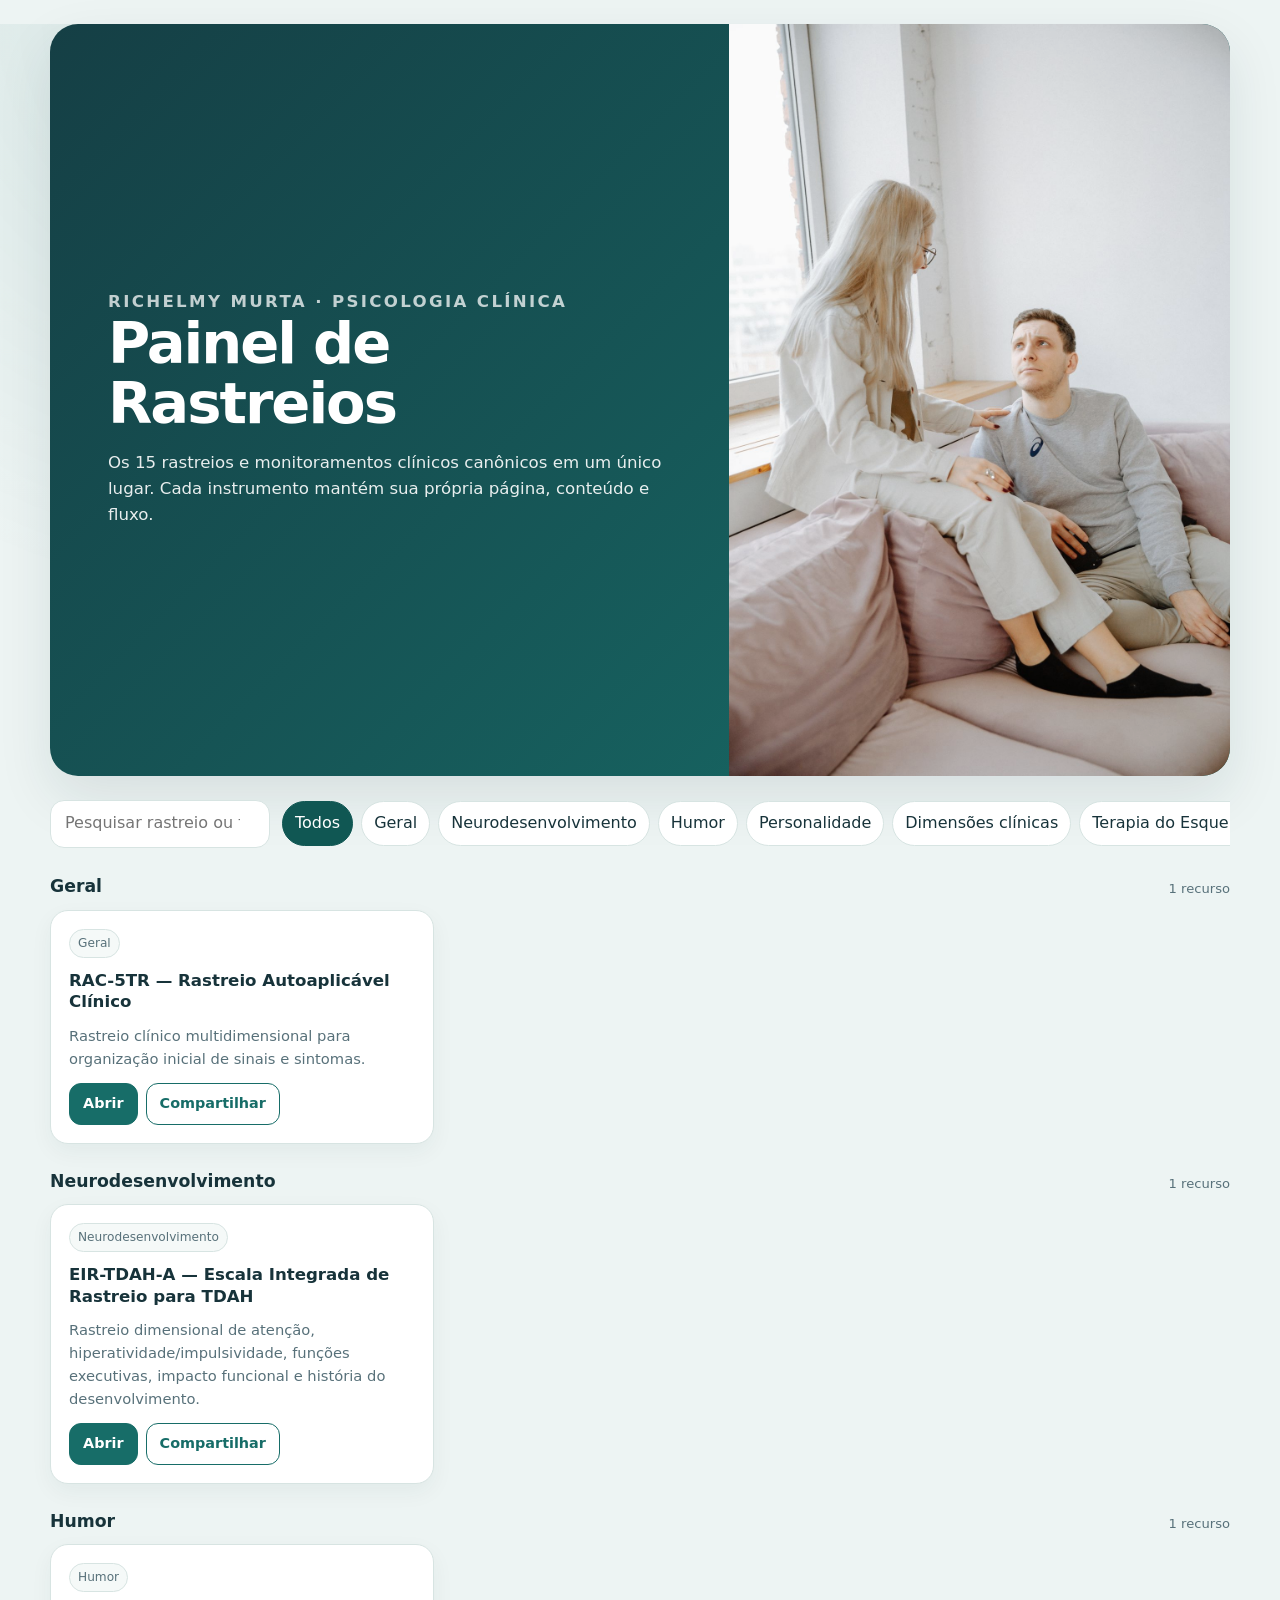
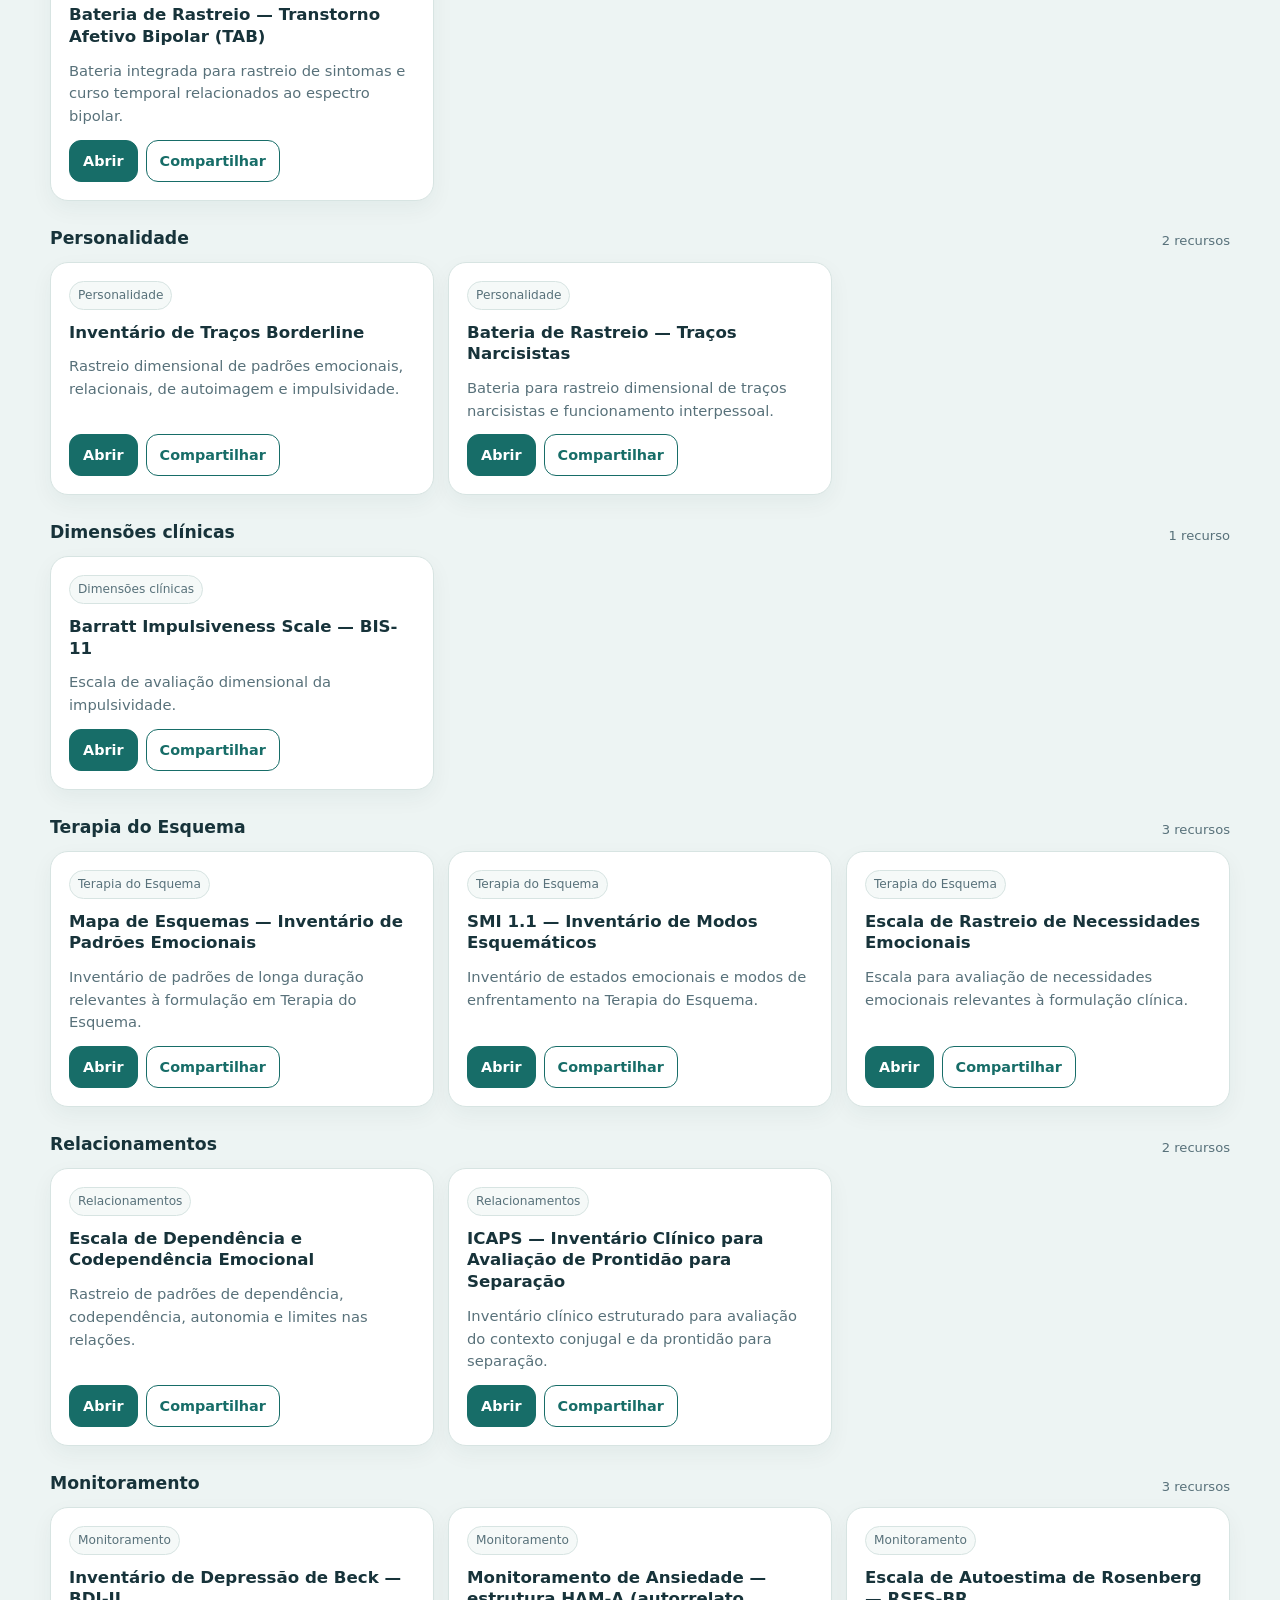
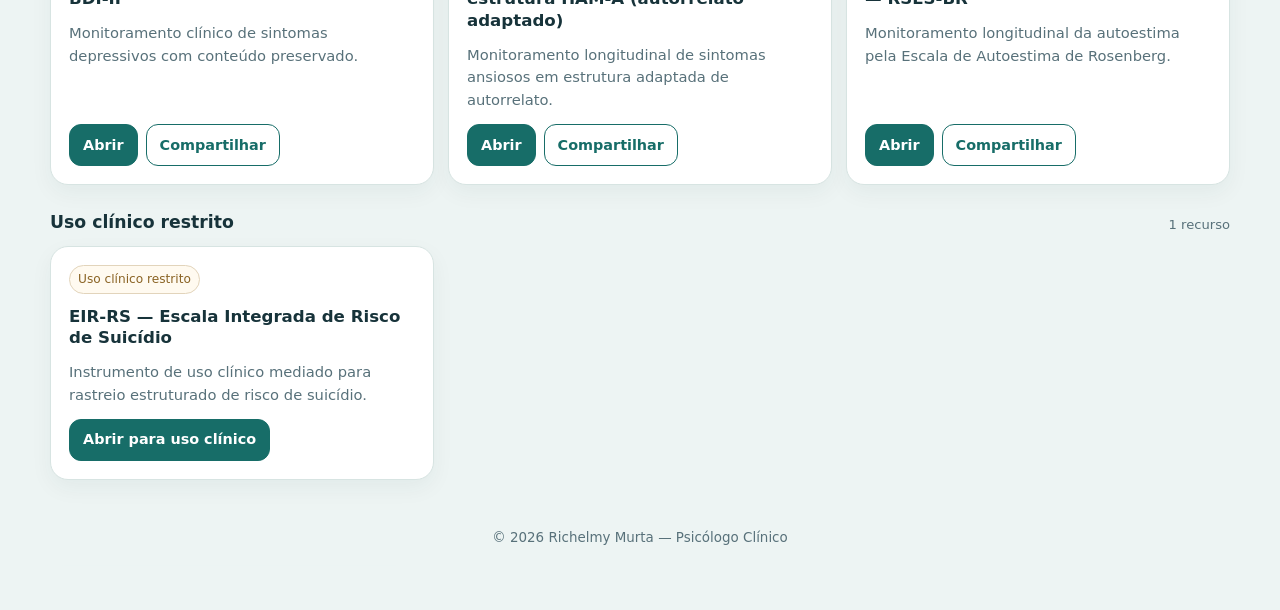
==== commit 0c560a58: "chore(rastreios): gate final visual v4 e limpeza de workflows temporários" ====
--- a/painel-rastreios/index.html
+++ b/painel-rastreios/index.html
@@ -29,7 +29,7 @@
   <div id="catalog"></div><div id="empty" class="empty" hidden>Nenhum rastreio corresponde ao filtro atual.</div>
   <footer>© 2026 Richelmy Murta — Psicólogo Clínico</footer>
 </main>
-<script src="../assets/screening-catalog-v3.js?v=20260907"></script>
+<script src="../assets/screening-catalog-v3.js?v=20260909-clinical-v4"></script>
 <script>
 const ITEMS=window.RM_SCREENING_CATALOG.items;
 const ORDER=window.RM_SCREENING_CATALOG.order;
